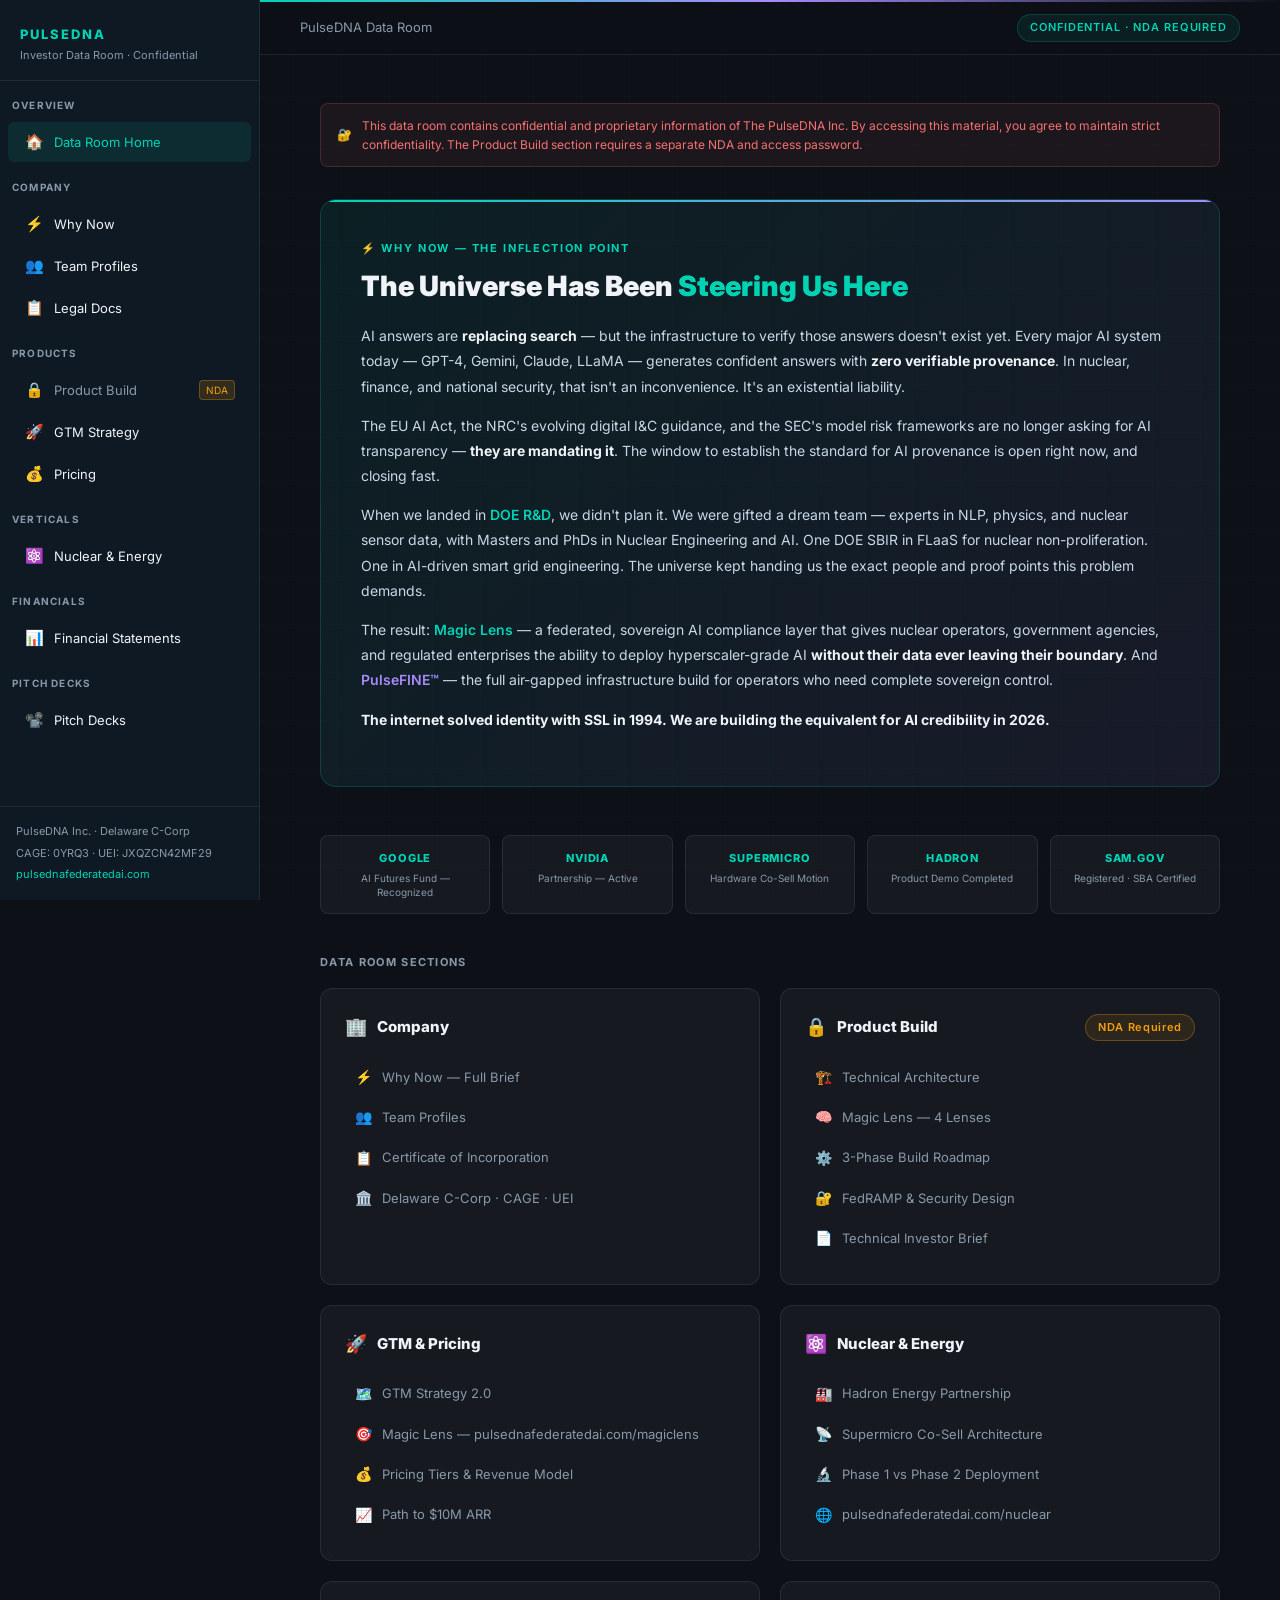
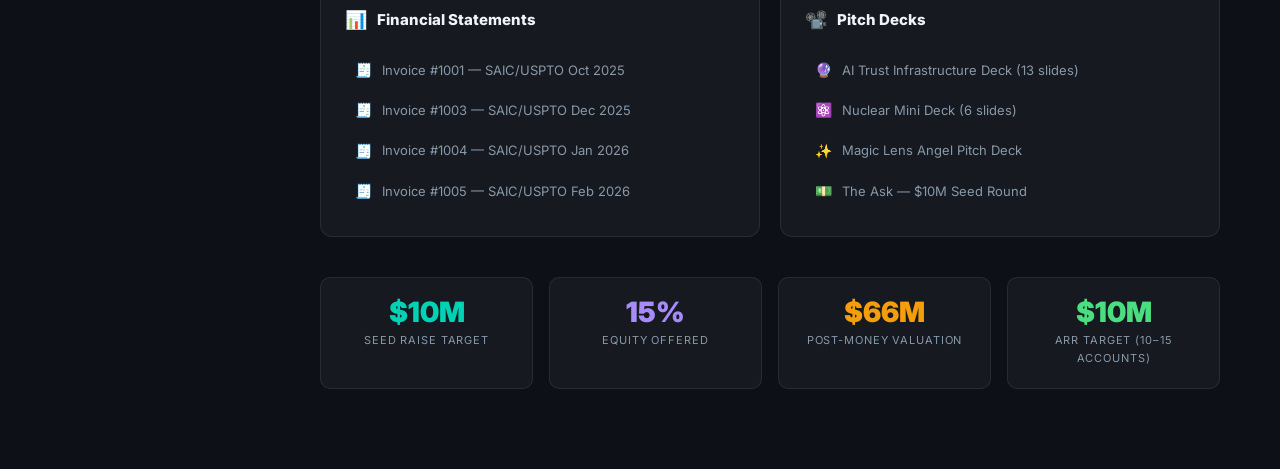
==== index.html @ 798275fb "Initial deploy: PulseDNA Investor Data Room" ====
<!DOCTYPE html>
<html lang="en">
<head>
<meta charset="UTF-8" />
<meta name="viewport" content="width=device-width, initial-scale=1.0" />
<title>PulseDNA — Investor Data Room</title>
<link rel="stylesheet" href="style.css" />
<style>
  /* Landing page specific */
  .why-now-banner {
    background: linear-gradient(135deg, rgba(0,210,180,0.08), rgba(167,139,250,0.08));
    border: 1px solid rgba(0,210,180,0.2);
    border-radius: 16px;
    padding: 40px;
    margin-bottom: 48px;
    position: relative;
    overflow: hidden;
  }
  .why-now-banner::before {
    content: '';
    position: absolute;
    top: 0; left: 0; right: 0;
    height: 2px;
    background: linear-gradient(90deg, var(--teal), var(--purple));
  }
  .why-now-label {
    font-size: 11px;
    font-weight: 700;
    letter-spacing: 0.15em;
    color: var(--teal);
    text-transform: uppercase;
    margin-bottom: 12px;
  }
  .why-now-title {
    font-size: 28px;
    font-weight: 900;
    line-height: 1.2;
    margin-bottom: 20px;
  }
  .why-now-body {
    font-size: 14px;
    color: #c8d8e8;
    line-height: 1.8;
    max-width: 800px;
  }
  .why-now-body p { margin-bottom: 14px; }
  .why-now-body strong { color: var(--white); }
  .why-now-body .highlight { color: var(--teal); font-weight: 600; }
  .why-now-body .highlight-p { color: var(--purple); font-weight: 600; }

  .nav-grid {
    display: grid;
    grid-template-columns: 1fr 1fr;
    gap: 20px;
    margin-bottom: 40px;
  }

  .nav-section {
    background: var(--card);
    border: 1px solid var(--border);
    border-radius: 12px;
    padding: 24px;
    transition: border-color 0.2s, transform 0.15s;
  }
  .nav-section:hover { border-color: rgba(0,210,180,0.3); transform: translateY(-2px); }
  .nav-section.locked:hover { border-color: rgba(245,158,11,0.3); }

  .nav-section-header {
    display: flex;
    align-items: center;
    justify-content: space-between;
    margin-bottom: 16px;
  }

  .nav-section-title {
    font-size: 15px;
    font-weight: 800;
    color: var(--white);
    display: flex;
    align-items: center;
    gap: 10px;
  }

  .nav-section-title .icon { font-size: 18px; }

  .nav-doc-item {
    display: flex;
    align-items: center;
    gap: 10px;
    padding: 8px 10px;
    border-radius: 6px;
    text-decoration: none;
    color: var(--muted);
    font-size: 13px;
    transition: background 0.15s, color 0.15s;
    margin-bottom: 2px;
  }
  .nav-doc-item:hover { background: var(--card2); color: var(--teal); }
  .nav-doc-item .di { font-size: 14px; }

  .confidential-banner {
    background: rgba(248,113,113,0.06);
    border: 1px solid rgba(248,113,113,0.2);
    border-radius: 8px;
    padding: 12px 16px;
    font-size: 12px;
    color: var(--red);
    margin-bottom: 32px;
    display: flex;
    align-items: center;
    gap: 10px;
  }

  .traction-strip {
    display: grid;
    grid-template-columns: repeat(5, 1fr);
    gap: 12px;
    margin-bottom: 40px;
  }

  .traction-item {
    background: var(--card);
    border: 1px solid var(--border);
    border-radius: 8px;
    padding: 14px 12px;
    text-align: center;
  }

  .traction-logo {
    font-size: 11px;
    font-weight: 800;
    letter-spacing: 0.08em;
    color: var(--teal);
    margin-bottom: 4px;
  }

  .traction-desc {
    font-size: 10px;
    color: var(--muted);
    line-height: 1.4;
  }
</style>
</head>
<body>
<div class="grid-bg"></div>

<!-- SIDEBAR -->
<nav class="sidebar">
  <div class="sidebar-logo">
    <div class="brand">PulseDNA</div>
    <div class="tagline">Investor Data Room · Confidential</div>
  </div>

  <div class="sidebar-section">Overview</div>
  <a href="index.html" class="sidebar-item active"><span class="icon">🏠</span> Data Room Home</a>

  <div class="sidebar-section">Company</div>
  <a href="why-now.html" class="sidebar-item"><span class="icon">⚡</span> Why Now</a>
  <a href="team.html" class="sidebar-item"><span class="icon">👥</span> Team Profiles</a>
  <a href="legal.html" class="sidebar-item"><span class="icon">📋</span> Legal Docs</a>

  <div class="sidebar-section">Products</div>
  <a href="product.html" class="sidebar-item locked"><span class="icon">🔒</span> Product Build <span class="lock-badge">NDA</span></a>
  <a href="gtm.html" class="sidebar-item"><span class="icon">🚀</span> GTM Strategy</a>
  <a href="pricing.html" class="sidebar-item"><span class="icon">💰</span> Pricing</a>

  <div class="sidebar-section">Verticals</div>
  <a href="nuclear.html" class="sidebar-item"><span class="icon">⚛️</span> Nuclear & Energy</a>

  <div class="sidebar-section">Financials</div>
  <a href="financials.html" class="sidebar-item"><span class="icon">📊</span> Financial Statements</a>

  <div class="sidebar-section">Pitch Decks</div>
  <a href="decks.html" class="sidebar-item"><span class="icon">📽️</span> Pitch Decks</a>

  <div class="sidebar-footer">
    <div>PulseDNA Inc. · Delaware C-Corp</div>
    <div style="margin-top:4px;">CAGE: 0YRQ3 · UEI: JXQZCN42MF29</div>
    <div style="margin-top:4px;color:var(--teal);">pulsednafederatedai.com</div>
  </div>
</nav>

<!-- MAIN -->
<div class="main">
  <div class="accent-line"></div>
  <div class="topbar">
    <div class="topbar-breadcrumb">
      <span>PulseDNA Data Room</span>
    </div>
    <div class="topbar-badge">CONFIDENTIAL · NDA REQUIRED</div>
  </div>

  <div class="page-content">

    <!-- CONFIDENTIAL NOTICE -->
    <div class="confidential-banner">
      <span>🔐</span>
      <span>This data room contains confidential and proprietary information of The PulseDNA Inc. By accessing this material, you agree to maintain strict confidentiality. The Product Build section requires a separate NDA and access password.</span>
    </div>

    <!-- WHY NOW HERO -->
    <div class="why-now-banner">
      <div class="why-now-label">⚡ Why Now — The Inflection Point</div>
      <div class="why-now-title">The Universe Has Been <span style="color:var(--teal);">Steering Us Here</span></div>
      <div class="why-now-body">
        <p>AI answers are <strong>replacing search</strong> — but the infrastructure to verify those answers doesn't exist yet. Every major AI system today — GPT-4, Gemini, Claude, LLaMA — generates confident answers with <strong>zero verifiable provenance</strong>. In nuclear, finance, and national security, that isn't an inconvenience. It's an existential liability.</p>
        <p>The EU AI Act, the NRC's evolving digital I&amp;C guidance, and the SEC's model risk frameworks are no longer asking for AI transparency — <strong>they are mandating it</strong>. The window to establish the standard for AI provenance is open right now, and closing fast.</p>
        <p>When we landed in <span class="highlight">DOE R&amp;D</span>, we didn't plan it. We were gifted a dream team — experts in NLP, physics, and nuclear sensor data, with Masters and PhDs in Nuclear Engineering and AI. One DOE SBIR in FLaaS for nuclear non-proliferation. One in AI-driven smart grid engineering. The universe kept handing us the exact people and proof points this problem demands.</p>
        <p>The result: <span class="highlight">Magic Lens</span> — a federated, sovereign AI compliance layer that gives nuclear operators, government agencies, and regulated enterprises the ability to deploy hyperscaler-grade AI <strong>without their data ever leaving their boundary</strong>. And <span class="highlight-p">PulseFINE™</span> — the full air-gapped infrastructure build for operators who need complete sovereign control.</p>
        <p><strong>The internet solved identity with SSL in 1994. We are building the equivalent for AI credibility in 2026.</strong></p>
      </div>
    </div>

    <!-- TRACTION STRIP -->
    <div class="traction-strip">
      <div class="traction-item">
        <div class="traction-logo">GOOGLE</div>
        <div class="traction-desc">AI Futures Fund — Recognized</div>
      </div>
      <div class="traction-item">
        <div class="traction-logo">NVIDIA</div>
        <div class="traction-desc">Partnership — Active</div>
      </div>
      <div class="traction-item">
        <div class="traction-logo">SUPERMICRO</div>
        <div class="traction-desc">Hardware Co-Sell Motion</div>
      </div>
      <div class="traction-item">
        <div class="traction-logo">HADRON</div>
        <div class="traction-desc">Product Demo Completed</div>
      </div>
      <div class="traction-item">
        <div class="traction-logo">SAM.GOV</div>
        <div class="traction-desc">Registered · SBA Certified</div>
      </div>
    </div>

    <!-- NAVIGATION GRID -->
    <div style="font-size:11px;font-weight:700;letter-spacing:0.12em;color:var(--muted);text-transform:uppercase;margin-bottom:16px;">Data Room Sections</div>

    <div class="nav-grid">

      <!-- Company -->
      <div class="nav-section">
        <div class="nav-section-header">
          <div class="nav-section-title"><span class="icon">🏢</span> Company</div>
        </div>
        <a href="why-now.html" class="nav-doc-item"><span class="di">⚡</span> Why Now — Full Brief</a>
        <a href="team.html" class="nav-doc-item"><span class="di">👥</span> Team Profiles</a>
        <a href="legal.html" class="nav-doc-item"><span class="di">📋</span> Certificate of Incorporation</a>
        <a href="legal.html" class="nav-doc-item"><span class="di">🏛️</span> Delaware C-Corp · CAGE · UEI</a>
      </div>

      <!-- Product Build (LOCKED) -->
      <div class="nav-section locked">
        <div class="nav-section-header">
          <div class="nav-section-title"><span class="icon">🔒</span> Product Build</div>
          <span class="pill gold">NDA Required</span>
        </div>
        <a href="product.html" class="nav-doc-item"><span class="di">🏗️</span> Technical Architecture</a>
        <a href="product.html" class="nav-doc-item"><span class="di">🧠</span> Magic Lens — 4 Lenses</a>
        <a href="product.html" class="nav-doc-item"><span class="di">⚙️</span> 3-Phase Build Roadmap</a>
        <a href="product.html" class="nav-doc-item"><span class="di">🔐</span> FedRAMP &amp; Security Design</a>
        <a href="product.html" class="nav-doc-item"><span class="di">📄</span> Technical Investor Brief</a>
      </div>

      <!-- GTM & Pricing -->
      <div class="nav-section">
        <div class="nav-section-header">
          <div class="nav-section-title"><span class="icon">🚀</span> GTM &amp; Pricing</div>
        </div>
        <a href="gtm.html" class="nav-doc-item"><span class="di">🗺️</span> GTM Strategy 2.0</a>
        <a href="gtm.html" class="nav-doc-item"><span class="di">🎯</span> Magic Lens — pulsednafederatedai.com/magiclens</a>
        <a href="pricing.html" class="nav-doc-item"><span class="di">💰</span> Pricing Tiers &amp; Revenue Model</a>
        <a href="pricing.html" class="nav-doc-item"><span class="di">📈</span> Path to $10M ARR</a>
      </div>

      <!-- Nuclear & Energy -->
      <div class="nav-section">
        <div class="nav-section-header">
          <div class="nav-section-title"><span class="icon">⚛️</span> Nuclear &amp; Energy</div>
        </div>
        <a href="nuclear.html" class="nav-doc-item"><span class="di">🏭</span> Hadron Energy Partnership</a>
        <a href="nuclear.html" class="nav-doc-item"><span class="di">📡</span> Supermicro Co-Sell Architecture</a>
        <a href="nuclear.html" class="nav-doc-item"><span class="di">🔬</span> Phase 1 vs Phase 2 Deployment</a>
        <a href="nuclear.html" class="nav-doc-item"><span class="di">🌐</span> pulsednafederatedai.com/nuclear</a>
      </div>

      <!-- Financials -->
      <div class="nav-section">
        <div class="nav-section-header">
          <div class="nav-section-title"><span class="icon">📊</span> Financial Statements</div>
        </div>
        <a href="financials.html" class="nav-doc-item"><span class="di">🧾</span> Invoice #1001 — SAIC/USPTO Oct 2025</a>
        <a href="financials.html" class="nav-doc-item"><span class="di">🧾</span> Invoice #1003 — SAIC/USPTO Dec 2025</a>
        <a href="financials.html" class="nav-doc-item"><span class="di">🧾</span> Invoice #1004 — SAIC/USPTO Jan 2026</a>
        <a href="financials.html" class="nav-doc-item"><span class="di">🧾</span> Invoice #1005 — SAIC/USPTO Feb 2026</a>
      </div>

      <!-- Pitch Decks -->
      <div class="nav-section">
        <div class="nav-section-header">
          <div class="nav-section-title"><span class="icon">📽️</span> Pitch Decks</div>
        </div>
        <a href="decks.html" class="nav-doc-item"><span class="di">🔮</span> AI Trust Infrastructure Deck (13 slides)</a>
        <a href="decks.html" class="nav-doc-item"><span class="di">⚛️</span> Nuclear Mini Deck (6 slides)</a>
        <a href="decks.html" class="nav-doc-item"><span class="di">✨</span> Magic Lens Angel Pitch Deck</a>
        <a href="decks.html" class="nav-doc-item"><span class="di">💵</span> The Ask — $10M Seed Round</a>
      </div>

    </div>

    <!-- RAISE SUMMARY -->
    <div class="stat-row">
      <div class="stat-card">
        <div class="stat-value">$10M</div>
        <div class="stat-label">Seed Raise Target</div>
      </div>
      <div class="stat-card">
        <div class="stat-value purple">15%</div>
        <div class="stat-label">Equity Offered</div>
      </div>
      <div class="stat-card">
        <div class="stat-value gold">$66M</div>
        <div class="stat-label">Post-Money Valuation</div>
      </div>
      <div class="stat-card">
        <div class="stat-value green">$10M</div>
        <div class="stat-label">ARR Target (10–15 Accounts)</div>
      </div>
    </div>

  </div>
</div>

</body>
</html>
---- style.css ----
/* PulseDNA Investor Data Room — Shared Stylesheet */
@import url('https://fonts.googleapis.com/css2?family=Inter:wght@300;400;500;600;700;800;900&family=JetBrains+Mono:wght@400;500;700&display=swap');

*, *::before, *::after { box-sizing: border-box; margin: 0; padding: 0; }

:root {
  --navy:    #0d1117;
  --navy2:   #0f1923;
  --navy3:   #131e2b;
  --teal:    #00d2b4;
  --teal2:   #00b89c;
  --purple:  #a78bfa;
  --green:   #4ade80;
  --gold:    #f59e0b;
  --red:     #f87171;
  --white:   #f0f4f8;
  --muted:   #8899aa;
  --card:    rgba(255,255,255,0.04);
  --card2:   rgba(255,255,255,0.07);
  --border:  rgba(255,255,255,0.08);
  --border2: rgba(0,210,180,0.2);
}

html { scroll-behavior: smooth; }

body {
  background: var(--navy);
  font-family: 'Inter', sans-serif;
  color: var(--white);
  min-height: 100vh;
  line-height: 1.6;
}

/* ── SIDEBAR ─────────────────────────────────────────── */
.sidebar {
  position: fixed;
  top: 0; left: 0;
  width: 260px;
  height: 100vh;
  background: var(--navy2);
  border-right: 1px solid var(--border);
  display: flex;
  flex-direction: column;
  z-index: 100;
  overflow-y: auto;
}

.sidebar-logo {
  padding: 24px 20px 16px;
  border-bottom: 1px solid var(--border);
}

.sidebar-logo .brand {
  font-size: 13px;
  font-weight: 800;
  letter-spacing: 0.15em;
  color: var(--teal);
  text-transform: uppercase;
}

.sidebar-logo .tagline {
  font-size: 11px;
  color: var(--muted);
  margin-top: 2px;
}

.sidebar-section {
  padding: 16px 12px 8px;
  font-size: 10px;
  font-weight: 700;
  letter-spacing: 0.12em;
  color: var(--muted);
  text-transform: uppercase;
}

.sidebar-item {
  display: flex;
  align-items: center;
  gap: 10px;
  padding: 8px 16px;
  font-size: 13px;
  color: var(--white);
  text-decoration: none;
  border-radius: 6px;
  margin: 1px 8px;
  transition: background 0.15s, color 0.15s;
  cursor: pointer;
}

.sidebar-item:hover { background: var(--card2); color: var(--teal); }
.sidebar-item.active { background: rgba(0,210,180,0.1); color: var(--teal); }
.sidebar-item.locked { color: var(--muted); }
.sidebar-item .icon { font-size: 15px; width: 20px; text-align: center; }
.sidebar-item .lock-badge {
  margin-left: auto;
  font-size: 10px;
  background: rgba(245,158,11,0.15);
  color: var(--gold);
  border: 1px solid rgba(245,158,11,0.3);
  padding: 1px 6px;
  border-radius: 4px;
}

.sidebar-footer {
  margin-top: auto;
  padding: 16px;
  border-top: 1px solid var(--border);
  font-size: 11px;
  color: var(--muted);
}

/* ── MAIN CONTENT ─────────────────────────────────────── */
.main {
  margin-left: 260px;
  min-height: 100vh;
}

/* ── TOP BAR ─────────────────────────────────────────── */
.topbar {
  position: sticky;
  top: 0;
  background: rgba(13,17,23,0.95);
  backdrop-filter: blur(12px);
  border-bottom: 1px solid var(--border);
  padding: 12px 40px;
  display: flex;
  align-items: center;
  justify-content: space-between;
  z-index: 50;
}

.topbar-breadcrumb {
  font-size: 13px;
  color: var(--muted);
  display: flex;
  align-items: center;
  gap: 8px;
}

.topbar-breadcrumb a { color: var(--teal); text-decoration: none; }
.topbar-breadcrumb span { color: var(--muted); }

.topbar-badge {
  font-size: 11px;
  font-weight: 600;
  letter-spacing: 0.08em;
  padding: 4px 12px;
  border-radius: 20px;
  border: 1px solid var(--border2);
  color: var(--teal);
  background: rgba(0,210,180,0.08);
}

/* ── PAGE CONTENT ─────────────────────────────────────── */
.page-content {
  padding: 48px 60px;
  max-width: 1100px;
}

.page-hero {
  margin-bottom: 48px;
}

.page-eyebrow {
  font-size: 11px;
  font-weight: 700;
  letter-spacing: 0.15em;
  color: var(--teal);
  text-transform: uppercase;
  margin-bottom: 12px;
}

.page-title {
  font-size: 42px;
  font-weight: 900;
  line-height: 1.1;
  margin-bottom: 16px;
}

.page-title .t { color: var(--teal); }
.page-title .p { color: var(--purple); }
.page-title .g { color: var(--green); }

.page-subtitle {
  font-size: 16px;
  color: var(--muted);
  max-width: 700px;
  line-height: 1.7;
}

/* ── SECTION GRID ─────────────────────────────────────── */
.section-grid {
  display: grid;
  grid-template-columns: 1fr 1fr;
  gap: 24px;
  margin-bottom: 40px;
}

.section-group {
  background: var(--card);
  border: 1px solid var(--border);
  border-radius: 12px;
  padding: 24px;
  transition: border-color 0.2s;
}

.section-group:hover { border-color: rgba(0,210,180,0.25); }

.section-group-title {
  font-size: 13px;
  font-weight: 700;
  letter-spacing: 0.1em;
  color: var(--white);
  text-transform: uppercase;
  margin-bottom: 16px;
  display: flex;
  align-items: center;
  gap: 8px;
}

.section-group-title .dot {
  width: 8px; height: 8px;
  border-radius: 50%;
  background: var(--teal);
  flex-shrink: 0;
}

.section-group-title .dot.purple { background: var(--purple); }
.section-group-title .dot.gold { background: var(--gold); }
.section-group-title .dot.green { background: var(--green); }

.doc-link {
  display: flex;
  align-items: center;
  gap: 12px;
  padding: 10px 12px;
  border-radius: 8px;
  text-decoration: none;
  color: var(--white);
  font-size: 13px;
  transition: background 0.15s;
  margin-bottom: 4px;
}

.doc-link:hover { background: var(--card2); color: var(--teal); }
.doc-link .doc-icon { font-size: 16px; width: 22px; text-align: center; flex-shrink: 0; }
.doc-link .doc-label { flex: 1; }
.doc-link .doc-meta { font-size: 11px; color: var(--muted); }

/* ── CARDS ─────────────────────────────────────────────── */
.card {
  background: var(--card);
  border: 1px solid var(--border);
  border-radius: 12px;
  padding: 24px;
  margin-bottom: 24px;
}

.card-title {
  font-size: 16px;
  font-weight: 700;
  color: var(--white);
  margin-bottom: 12px;
  display: flex;
  align-items: center;
  gap: 10px;
}

.card-body {
  font-size: 14px;
  color: var(--muted);
  line-height: 1.7;
}

/* ── STAT CARDS ─────────────────────────────────────────── */
.stat-row {
  display: grid;
  grid-template-columns: repeat(4, 1fr);
  gap: 16px;
  margin-bottom: 32px;
}

.stat-card {
  background: var(--card);
  border: 1px solid var(--border);
  border-radius: 10px;
  padding: 20px;
  text-align: center;
}

.stat-value {
  font-size: 28px;
  font-weight: 900;
  color: var(--teal);
  line-height: 1;
  margin-bottom: 6px;
}

.stat-value.purple { color: var(--purple); }
.stat-value.gold { color: var(--gold); }
.stat-value.green { color: var(--green); }

.stat-label {
  font-size: 11px;
  color: var(--muted);
  text-transform: uppercase;
  letter-spacing: 0.08em;
}

/* ── QUOTE BLOCK ─────────────────────────────────────────── */
.quote-block {
  border-left: 3px solid var(--teal);
  padding: 16px 20px;
  background: rgba(0,210,180,0.05);
  border-radius: 0 8px 8px 0;
  margin: 24px 0;
  font-style: italic;
  color: var(--white);
  font-size: 15px;
  line-height: 1.7;
}

.quote-attr {
  font-size: 12px;
  color: var(--teal);
  font-style: normal;
  font-weight: 600;
  margin-top: 8px;
}

/* ── TIMELINE ─────────────────────────────────────────────── */
.timeline {
  position: relative;
  padding-left: 32px;
  margin: 24px 0;
}

.timeline::before {
  content: '';
  position: absolute;
  left: 8px; top: 0; bottom: 0;
  width: 2px;
  background: linear-gradient(to bottom, var(--teal), var(--purple));
}

.timeline-item {
  position: relative;
  margin-bottom: 24px;
}

.timeline-item::before {
  content: '';
  position: absolute;
  left: -28px;
  top: 6px;
  width: 10px; height: 10px;
  border-radius: 50%;
  background: var(--teal);
  border: 2px solid var(--navy);
}

.timeline-item.purple::before { background: var(--purple); }
.timeline-item.gold::before { background: var(--gold); }

.timeline-label {
  font-size: 11px;
  font-weight: 700;
  color: var(--teal);
  letter-spacing: 0.1em;
  text-transform: uppercase;
  margin-bottom: 4px;
}

.timeline-label.purple { color: var(--purple); }
.timeline-label.gold { color: var(--gold); }

.timeline-title {
  font-size: 15px;
  font-weight: 700;
  color: var(--white);
  margin-bottom: 4px;
}

.timeline-body {
  font-size: 13px;
  color: var(--muted);
  line-height: 1.6;
}

/* ── TEAM CARDS ─────────────────────────────────────────── */
.team-grid {
  display: grid;
  grid-template-columns: repeat(3, 1fr);
  gap: 24px;
  margin: 24px 0;
}

.team-card {
  background: var(--card);
  border: 1px solid var(--border);
  border-radius: 12px;
  padding: 28px 20px;
  text-align: center;
}

.team-avatar {
  width: 90px; height: 90px;
  border-radius: 50%;
  overflow: hidden;
  margin: 0 auto 16px;
  border: 2px solid var(--teal);
  box-shadow: 0 0 20px rgba(0,210,180,0.25);
}

.team-avatar.purple { border-color: var(--purple); box-shadow: 0 0 20px rgba(167,139,250,0.25); }
.team-avatar.gold { border-color: var(--gold); box-shadow: 0 0 20px rgba(245,158,11,0.25); }

.team-avatar img { width: 100%; height: 100%; object-fit: cover; }

.team-name { font-size: 16px; font-weight: 800; margin-bottom: 4px; }
.team-role { font-size: 12px; font-weight: 700; color: var(--teal); letter-spacing: 0.1em; text-transform: uppercase; margin-bottom: 12px; }
.team-role.purple { color: var(--purple); }
.team-role.gold { color: var(--gold); }
.team-bio { font-size: 12px; color: var(--muted); line-height: 1.6; margin-bottom: 12px; }
.team-tags { display: flex; flex-wrap: wrap; gap: 6px; justify-content: center; }
.team-tag { font-size: 10px; padding: 3px 8px; border-radius: 4px; background: var(--card2); border: 1px solid var(--border); color: var(--muted); }

/* ── PILL BADGES ─────────────────────────────────────────── */
.pill {
  display: inline-flex;
  align-items: center;
  gap: 6px;
  padding: 4px 12px;
  border-radius: 20px;
  font-size: 11px;
  font-weight: 600;
  letter-spacing: 0.06em;
}

.pill.teal { background: rgba(0,210,180,0.1); border: 1px solid rgba(0,210,180,0.3); color: var(--teal); }
.pill.purple { background: rgba(167,139,250,0.1); border: 1px solid rgba(167,139,250,0.3); color: var(--purple); }
.pill.gold { background: rgba(245,158,11,0.1); border: 1px solid rgba(245,158,11,0.3); color: var(--gold); }
.pill.green { background: rgba(74,222,128,0.1); border: 1px solid rgba(74,222,128,0.3); color: var(--green); }
.pill.red { background: rgba(248,113,113,0.1); border: 1px solid rgba(248,113,113,0.3); color: var(--red); }

/* ── TABLE ─────────────────────────────────────────────── */
.data-table {
  width: 100%;
  border-collapse: collapse;
  font-size: 13px;
  margin: 16px 0;
}

.data-table th {
  text-align: left;
  padding: 10px 14px;
  font-size: 10px;
  font-weight: 700;
  letter-spacing: 0.1em;
  text-transform: uppercase;
  color: var(--muted);
  border-bottom: 1px solid var(--border);
}

.data-table td {
  padding: 12px 14px;
  border-bottom: 1px solid var(--border);
  color: var(--white);
  vertical-align: top;
}

.data-table tr:last-child td { border-bottom: none; }
.data-table tr:hover td { background: var(--card2); }

/* ── PASSWORD GATE ─────────────────────────────────────── */
.gate-overlay {
  position: fixed;
  inset: 0;
  background: rgba(13,17,23,0.97);
  backdrop-filter: blur(20px);
  z-index: 200;
  display: flex;
  align-items: center;
  justify-content: center;
}

.gate-box {
  background: var(--navy2);
  border: 1px solid rgba(245,158,11,0.3);
  border-radius: 16px;
  padding: 48px;
  max-width: 440px;
  width: 90%;
  text-align: center;
  box-shadow: 0 0 60px rgba(245,158,11,0.1);
}

.gate-icon { font-size: 48px; margin-bottom: 20px; }

.gate-title {
  font-size: 22px;
  font-weight: 900;
  color: var(--white);
  margin-bottom: 8px;
}

.gate-subtitle {
  font-size: 14px;
  color: var(--muted);
  margin-bottom: 28px;
  line-height: 1.6;
}

.gate-input {
  width: 100%;
  padding: 14px 16px;
  background: var(--card);
  border: 1px solid var(--border);
  border-radius: 8px;
  color: var(--white);
  font-size: 15px;
  font-family: 'JetBrains Mono', monospace;
  letter-spacing: 0.1em;
  text-align: center;
  margin-bottom: 16px;
  outline: none;
  transition: border-color 0.2s;
}

.gate-input:focus { border-color: var(--gold); }

.gate-btn {
  width: 100%;
  padding: 14px;
  background: linear-gradient(135deg, var(--gold), #d97706);
  border: none;
  border-radius: 8px;
  color: #000;
  font-size: 14px;
  font-weight: 800;
  letter-spacing: 0.08em;
  cursor: pointer;
  transition: opacity 0.2s;
}

.gate-btn:hover { opacity: 0.9; }

.gate-error {
  font-size: 12px;
  color: var(--red);
  margin-top: 10px;
  display: none;
}

.gate-nda-note {
  font-size: 11px;
  color: var(--muted);
  margin-top: 16px;
  line-height: 1.5;
}

/* ── DIVIDER ─────────────────────────────────────────────── */
.divider {
  border: none;
  border-top: 1px solid var(--border);
  margin: 32px 0;
}

/* ── BACK LINK ─────────────────────────────────────────────── */
.back-link {
  display: inline-flex;
  align-items: center;
  gap: 8px;
  color: var(--teal);
  text-decoration: none;
  font-size: 13px;
  font-weight: 600;
  margin-bottom: 32px;
  transition: opacity 0.2s;
}

.back-link:hover { opacity: 0.75; }

/* ── GRID OVERLAY ─────────────────────────────────────────── */
.grid-bg {
  position: fixed;
  inset: 0;
  background-image:
    linear-gradient(rgba(0,210,180,0.018) 1px, transparent 1px),
    linear-gradient(90deg, rgba(0,210,180,0.018) 1px, transparent 1px);
  background-size: 48px 48px;
  pointer-events: none;
  z-index: -1;
}

/* ── ACCENT LINE ─────────────────────────────────────────── */
.accent-line {
  height: 2px;
  background: linear-gradient(90deg, var(--teal), var(--purple), transparent);
  margin-bottom: 0;
}

/* ── RESPONSIVE ─────────────────────────────────────────── */
@media (max-width: 900px) {
  .sidebar { display: none; }
  .main { margin-left: 0; }
  .section-grid { grid-template-columns: 1fr; }
  .stat-row { grid-template-columns: 1fr 1fr; }
  .team-grid { grid-template-columns: 1fr; }
  .page-content { padding: 32px 24px; }
}
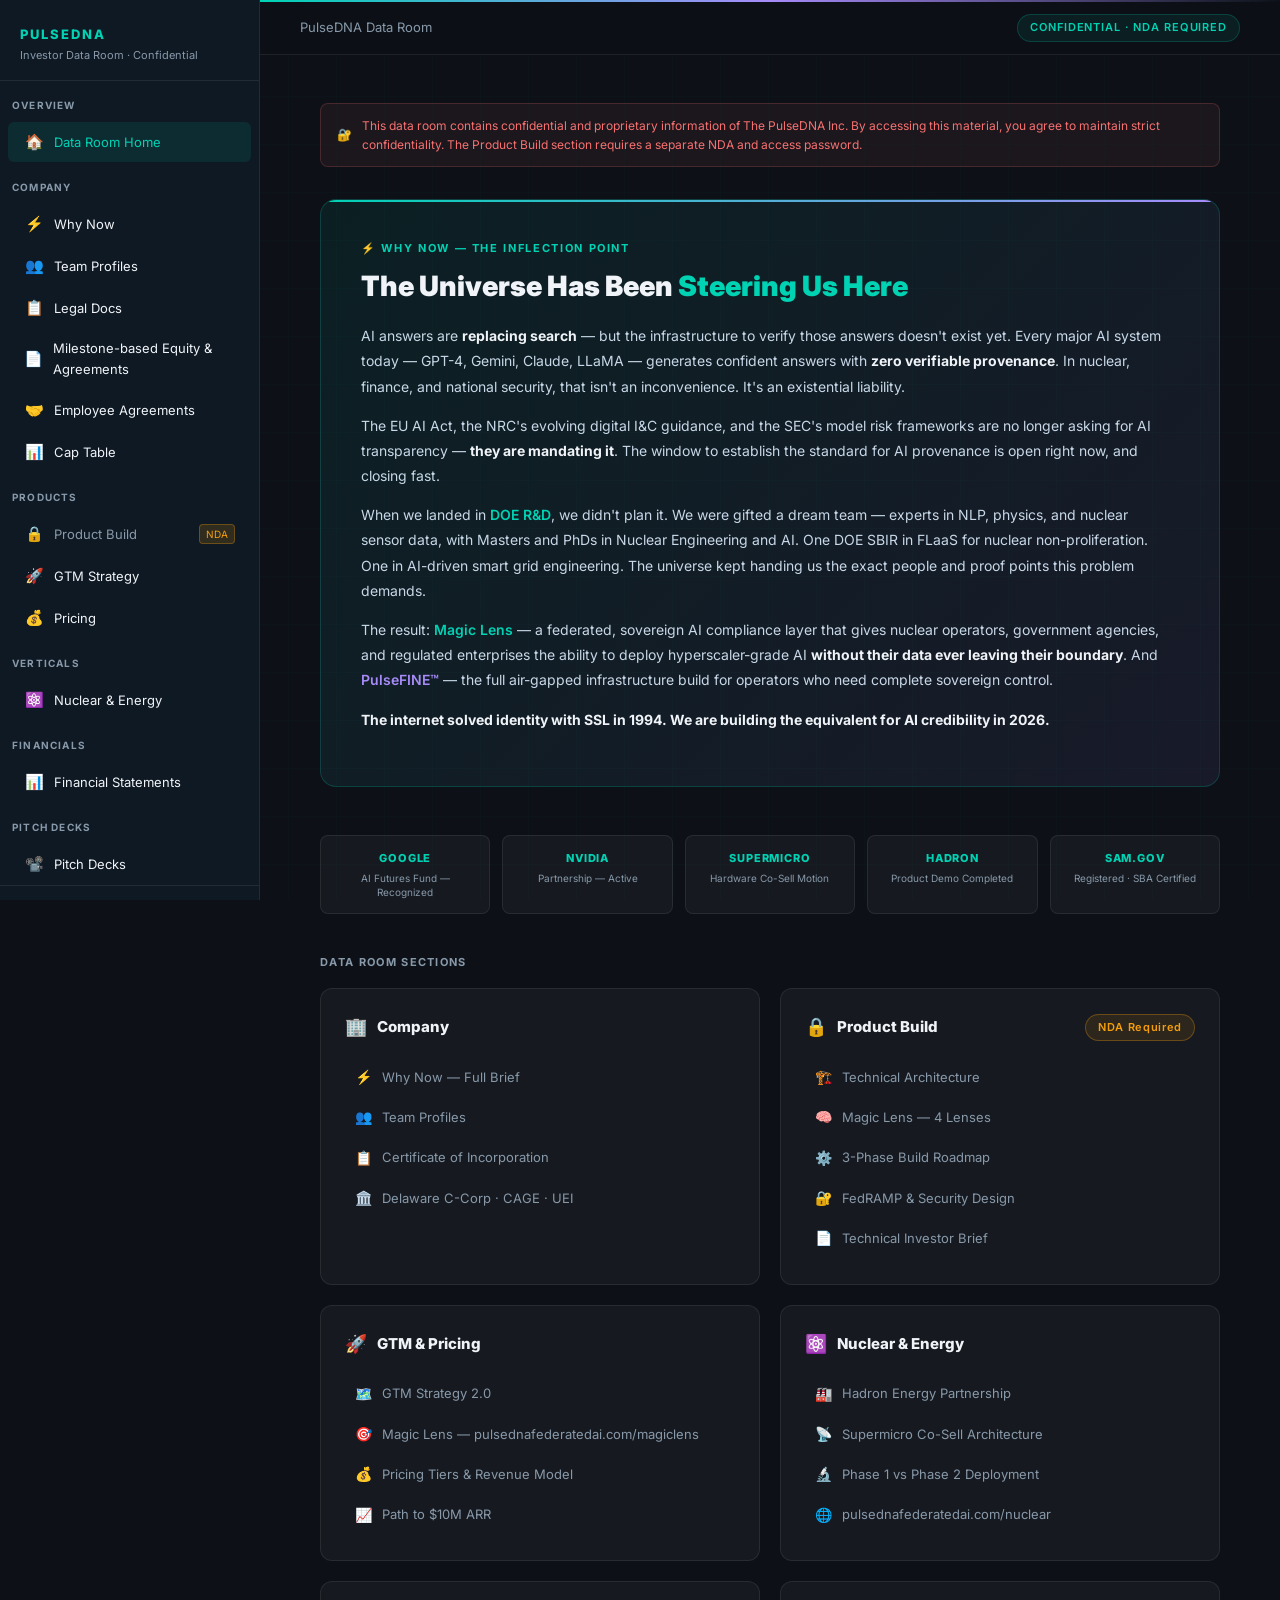
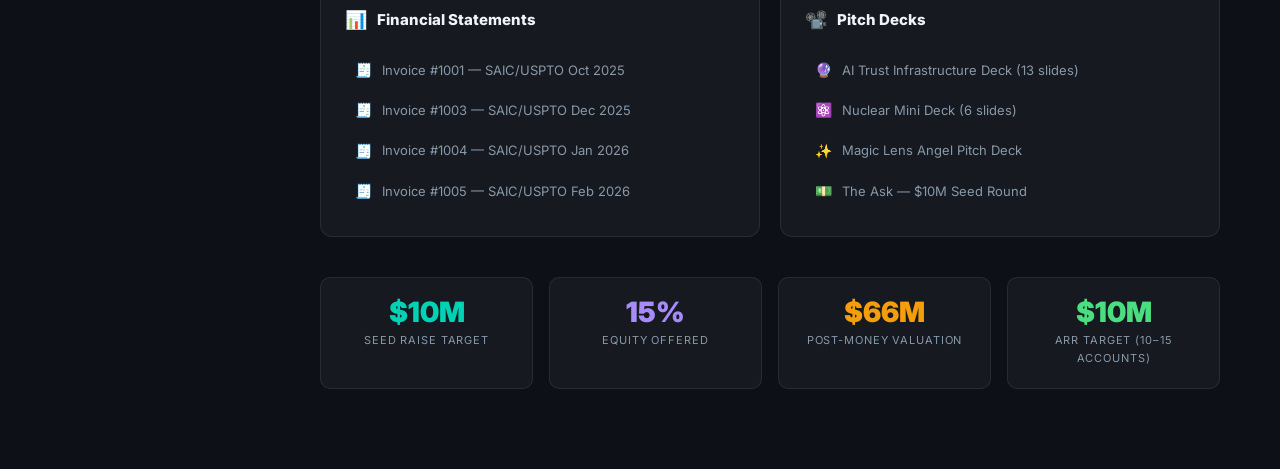
==== commit ed4bead4: "Add Magic Lens 4-Layer Architecture section to product.html with infographics; add Employee Agreemen" ====
--- a/index.html
+++ b/index.html
@@ -158,6 +158,9 @@
   <a href="why-now.html" class="sidebar-item"><span class="icon">⚡</span> Why Now</a>
   <a href="team.html" class="sidebar-item"><span class="icon">👥</span> Team Profiles</a>
   <a href="legal.html" class="sidebar-item"><span class="icon">📋</span> Legal Docs</a>
+  <a href="legal.html#milestone-equity" class="sidebar-item"><span class="icon">📄</span> Milestone-based Equity &amp; Agreements</a>
+  <a href="legal.html#employee-agreements" class="sidebar-item"><span class="icon">🤝</span> Employee Agreements</a>
+  <a href="legal.html#cap-table" class="sidebar-item"><span class="icon">📊</span> Cap Table</a>
 
   <div class="sidebar-section">Products</div>
   <a href="product.html" class="sidebar-item locked"><span class="icon">🔒</span> Product Build <span class="lock-badge">NDA</span></a>
